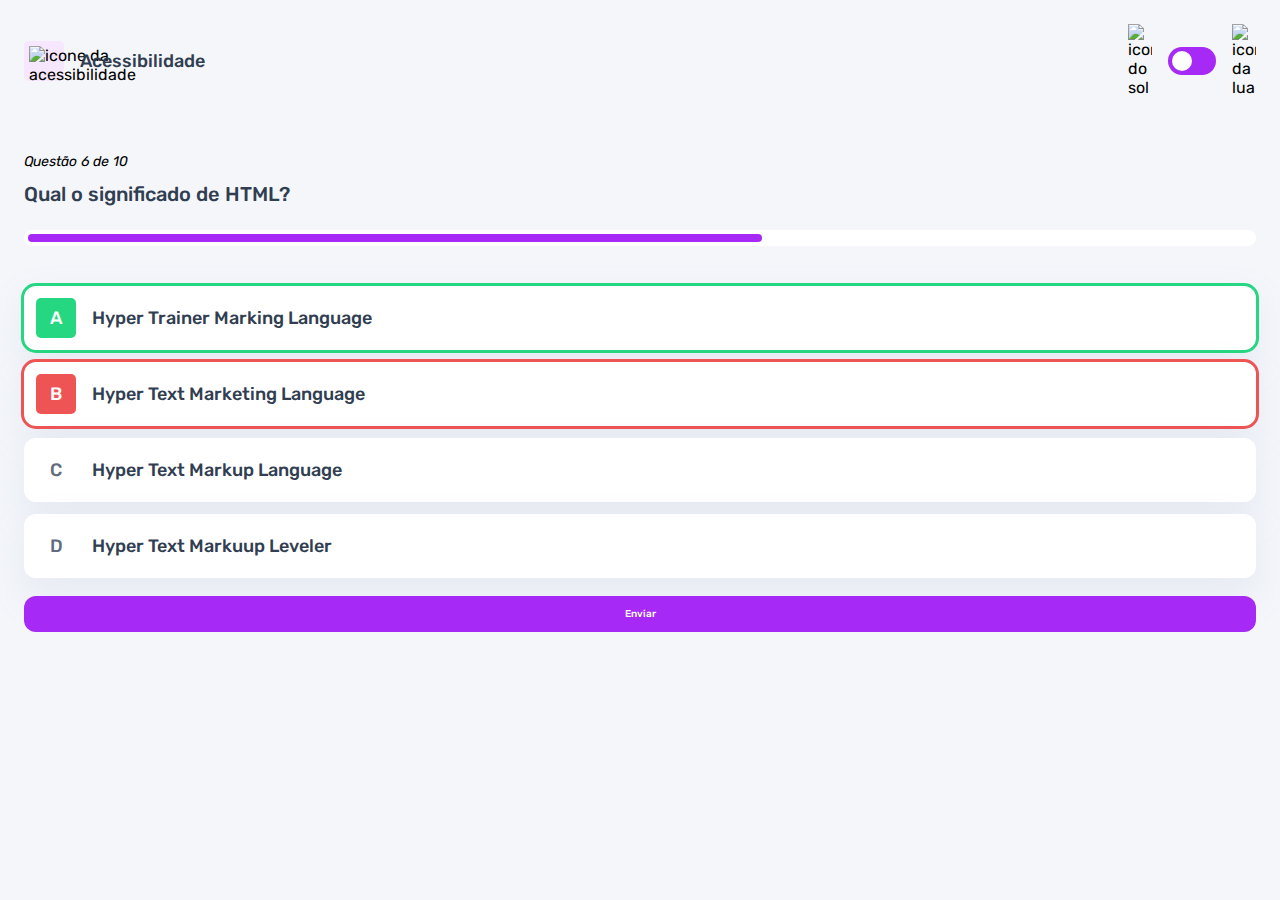
==== pages/quiz/quiz.html @ 44d055b1 "adicionado o efeito para alternativas corretas e erradas" ====
<!DOCTYPE html>
<html lang="en">
<head>
    <meta charset="UTF-8">
    <meta name="viewport" content="width=device-width, initial-scale=1.0">
    <link rel="preconnect" href="https://fonts.googleapis.com">
    <link rel="preconnect" href="https://fonts.gstatic.com" crossorigin>
    <link href="https://fonts.googleapis.com/css2?family=Rubik:ital,wght@0,300..900;1,300..900&display=swap" rel="stylesheet">
    <link rel="stylesheet" href="quiz.css">
    <title>Quiz App</title>
</head>
<body>
    <header>
        <div class="assunto">
            <div class="assunto_icone">
                <img src="../../assets/images/icon-accessibility.svg" alt="icone da acessibilidade">
            </div>

            <h1>Acessibilidade</h1>
        </div>

        <div class="tema">
            <img src="../../assets/images/icon-sun-dark.svg" alt="icone do sol">
            <button>
                <div></div>
            </button>
            <img src="../../assets/images/icon-moon-dark.svg" alt="icone da lua">
        </div>
    </header>

    <main>
        <section class="pergunta">
        <p>Questão 6 de 10</p>

        <h2>Qual o significado de HTML?</h2>
        
        <div class="barra_progresso">
            <div></div>
        </div>
    </section>

    <section class="alternativas">
        <form action="">
            <label for="alternativa_a"  id="correta">
                <input type="radio" id="alternativa_a" name="alternativa">

                <div>
                    <span>A</span>
                    Hyper Trainer Marking Language
                </div>
            </label>

            <label for="alternativa_b" id="errada">
                <input type="radio" id="alternativa_b" name="alternativa">

                    <div>
                        <span>B</span>
                        Hyper Text Marketing Language
                    </div>
            </label>

            <label for="alternativa_c">
                <input type="radio" id="alternativa_c" name="alternativa">

                    <div>
                        <span>C</span>
                        Hyper Text Markup Language
                    </div>
            </label>

            <label for="alternativa_d">
                <input type="radio" id="alternativa_d" name="alternativa">

                <div>
                    <span>D</span>
                    Hyper Text Markuup Leveler
                </div>
            </label>
        </form>

        <button>Enviar</button>
    </section>
        </form>
    </section>
    </main>
</body>
</html>
---- pages/quiz/quiz.css ----
*{
    margin: 0;
    padding: 0;
    box-sizing: border-box;
    font-family: "Rubik", sans-serif;
    -webkit-font-smoothing: antialiased;
}

:root{
    --bg-color: #f4f6fa;
    --purple: #a729f5;
    --primary-text-color: #313e51;
    --secondary-text-color: #626c7f;
    --button-bg: #fff;
    --shadow: 0px 16px 40px 0px rgba(143, 160, 193, 0.14);
    --bg-html: #fff1e9;
    --bg-css: #e0fdef;
    --bg-javascript: #ebf0ff;
    --bg-acessibilidade: #f6e7ff;
    --white: #fff;
    --green: #26d782;
    --red: #ee5454;
    --bg-mobile: url(../../assets/images/pattern-background-mobile-light.svg);
    --bg-desktop: url(../../assets/images/pattern-background-desktop-light.svg);

}

body.escuro {
    --bg-color: #313e51;
    --bg-mobile: url(../../assets/images/pattern-background-mobile-dark.svg);
    --bg-desktop: url(../../assets/images/pattern-background-desktop-dark.svg);
    --primary-text-color: #fff;
    --secondary-text-color: #abc1e1;
    --button-bg: #3b4d66;
    --shadow: 0px 16px 40px 0px rgba(49, 62, 81, 0.14);

}

body{
    height: 100svh;
    background: var(--bg-mobile) var(--bg-color);
    background-repeat: no-repeat;
    background-size: cover;
}

header{
    display: flex;
    justify-content: space-between;
    padding: 16px 24px;
}

.assunto {
    display: flex;
    align-items: center;
    gap: 16px;
}

.assunto_icone{
    background: var(--bg-acessibilidade);
    width: 40px;
    height: 40px;
    padding: 5px;
    border-radius: 5px;
}

.assunto_icone img{
    width: 100%;
}

.assunto h1{
    font-size: 18px;
    font-weight: 500;
    color: var(--primary-text-color);
}

.tema{
    padding: 8px 0;
    display: flex;
    align-items: center;
    gap: 8px;
}

.tema img{
    width: 16px;
}

.tema button {
    height: 20px;
    width: 32px;
    background: var(--purple);
    border: 0;
    border-radius: 999px;
    padding: 4px;
}

.tema button div{
    background: var(--white);
    width: 12px;
    height: 12px;
    border-radius: 999px;
}

main{
    padding: 32px 24px;
}

.pergunta{
    margin-bottom: 40px;
}

.pergunta p{
    font-style: italic;
    font-size: 14px;
    color: var(--secondaru-text-color);
    margin-bottom: 12px;
}

.pergunta h2{
    font-size: 20px;
    font-weight: 500;
    color: var(--primary-text-color);
    line-height:  24px;
    margin-bottom: 24px;
}

.barra_progresso{
    background: var(--button-bg);
    height: 16px;
    padding: 4px;
    border-radius: 999px;
}

.barra_progresso div{
    height: 100%;
    width: 60%;
    background: var(--purple);
    border-radius: 999px;
}


.alternativas form{
    display: flex;
    flex-direction: column;
    gap: 12px;
    font-size: 18px;
    margin-bottom: 18px;
}

.alternativas label{
    display: block;
    background: var(--button-bg);
    padding: 12px;
    font-size: 18px;
    font-weight: 500;
    border-radius: 12px;
    box-shadow: var(--shadow);
    color: var(--primary-text-color);
}

.alternativas label:has(input:checked) {
    outline: 3px solid var(--purple);

    & span{
        background: var(--purple);
        color: var(--white);
    }
}

.alternativas label#correta{
    outline: 3px solid var(--green);

    & span{
        background: var(--green);
        color: var(--white);
    }
}

.alternativas label#errada {
    outline: 3px solid var(--red);

    & span{
        background: var(--red);
        color: var(--white);
    }
}

.alternativas input{
    display: none;
}

.alternativas div{
    display: flex;
    align-items: center;
    gap: 16px;
}

.alternativas div span{
    display: block;
    width: 40px;
    height: 40px;
    background: var(--button-bg);
    border-radius: 5px;
    color: var(--secondary-text-color);

    display: flex;
    align-items: center;
    justify-content: center;
    flex-shrink: 0;
}

.alternativas button{
    padding: 12px;
    border-radius: 12px;
    border: none;
    background: var(--purple);
    color: var(--white);
    width: 100%;

    font-size: 10px;
    font-weight: 500;
}

@media(min-width:1100px) {
    .tema{
        gap: 16px;
    }

    .tema img{
        width: 24px;
    }

    .tema button {
        width: 48px;
        height: 28px;
    }

    .tema button div{
        width: 20px;
        height: 20px;
    }
}
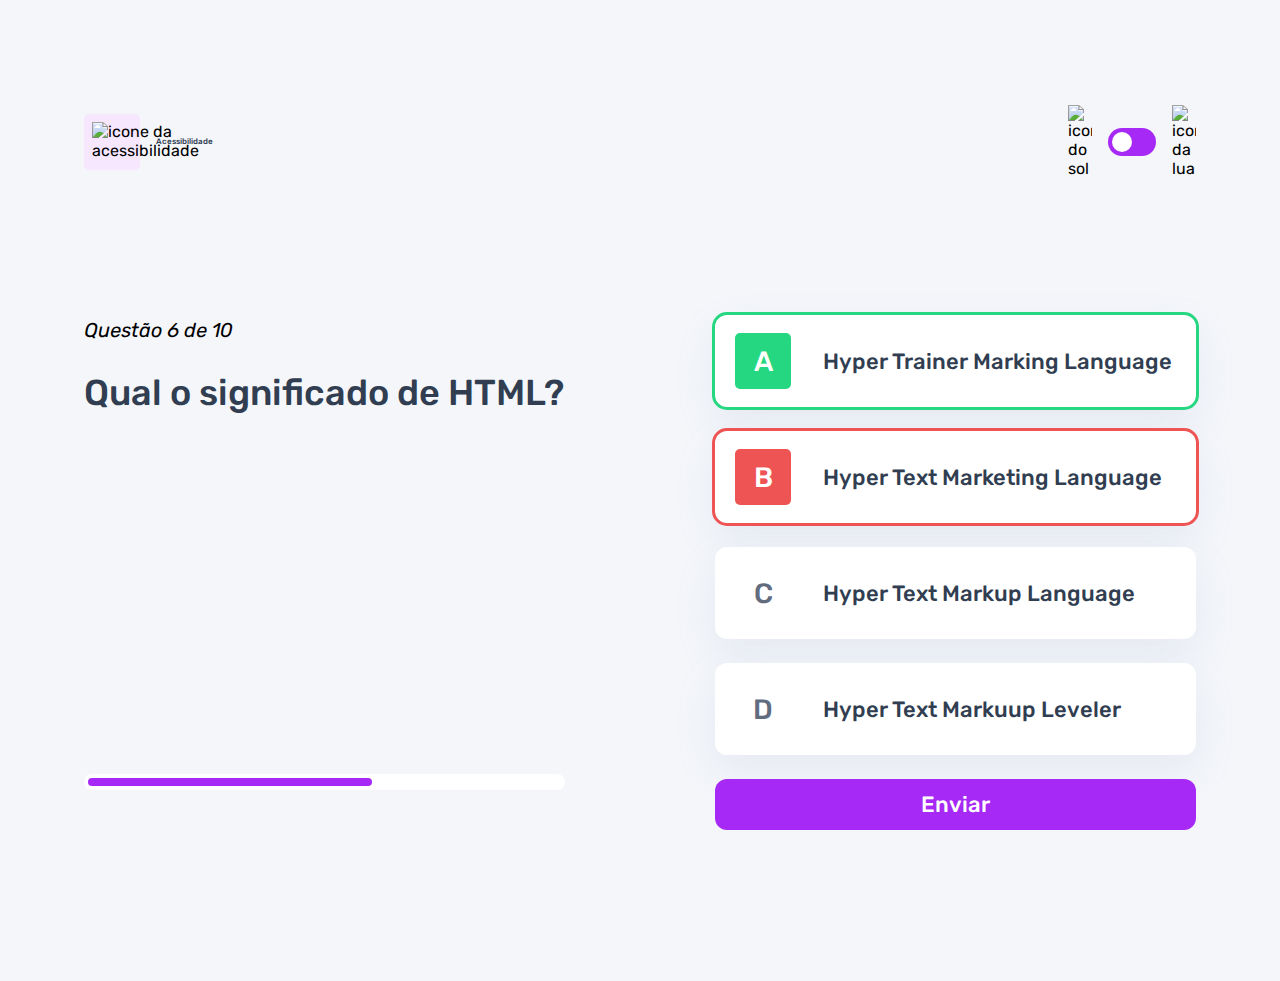
==== commit ec87cc2e: "adicionada a responsividade para o desktop" ====
--- a/pages/quiz/quiz.html
+++ b/pages/quiz/quiz.html
@@ -30,10 +30,11 @@
 
     <main>
         <section class="pergunta">
-        <p>Questão 6 de 10</p>
+            <div>
+                 <p>Questão 6 de 10</p>
 
-        <h2>Qual o significado de HTML?</h2>
-        
+                <h2>Qual o significado de HTML?</h2>
+            </div>
         <div class="barra_progresso">
             <div></div>
         </div>
--- a/pages/quiz/quiz.css
+++ b/pages/quiz/quiz.css
@@ -221,6 +221,23 @@
 }
 
 @media(min-width:1100px) {
+
+    header{
+        margin-block: 81px;
+        max-width: 1160px;
+        margin-inline: auto;
+    }
+
+    .assunto_icone{
+        width: 56px;
+        min-height: 56px;
+        padding: 8px;
+    }
+
+    .assunto h1{
+        font-size: 8px;
+    }
+
     .tema{
         gap: 16px;
     }
@@ -238,4 +255,57 @@
         width: 20px;
         height: 20px;
     }
+
+    main{
+        max-width: 1160px;
+        margin-inline: auto;
+
+        display: flex;
+        gap: 150px;
+    }
+
+    section {
+        width: 100%;
+    }
+
+    .pergunta{
+        display: flex;
+        flex-direction: column;
+        justify-content: space-between;
+    }
+
+    .pergunta p{
+        font-size: 20px;
+        line-height: 30px;
+        margin-bottom: 27px;
+    }
+
+    .pergunta h2{
+        font-size: 36px;
+        line-height: 42px;
+    }
+
+    .alternativas form{
+        gap: 24px;
+        margin-bottom: 24px;
+    }
+
+    .alternativas label{
+        font-size: 22px;
+        padding: 18px 20px;
+    }
+
+    .alternativas div{
+        gap: 32px;
+    }
+
+    .alternativas div span {
+        width: 56px;
+        height: 56px;
+        font-size: 28px;
+    }
+
+    .alternativas button{
+        font-size: 22px;
+    }
 }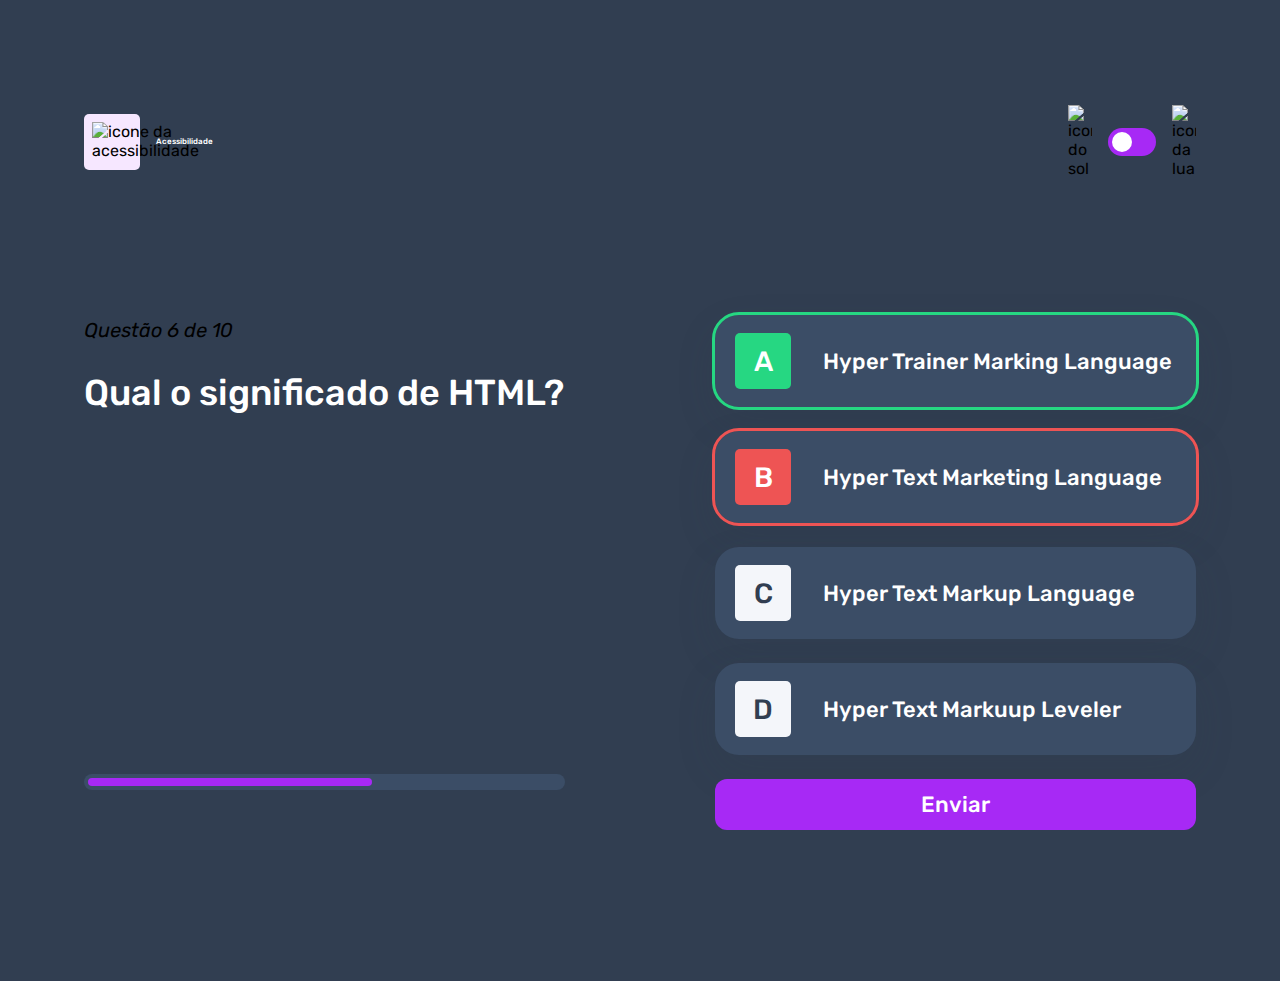
==== commit 319f1aa1: "ajuste das cores do tema dark" ====
--- a/pages/quiz/quiz.html
+++ b/pages/quiz/quiz.html
@@ -9,7 +9,7 @@
     <link rel="stylesheet" href="quiz.css">
     <title>Quiz App</title>
 </head>
-<body>
+<body class="escuro">
     <header>
         <div class="assunto">
             <div class="assunto_icone">
--- a/pages/quiz/quiz.css
+++ b/pages/quiz/quiz.css
@@ -8,7 +8,10 @@
 
 :root{
     --bg-color: #f4f6fa;
+    --bg-span: #f4f6fa;
+    --color-span: #626c7f;
     --purple: #a729f5;
+    --purple-hover:rgba(167, 41, 245, 0.7);
     --primary-text-color: #313e51;
     --secondary-text-color: #626c7f;
     --button-bg: #fff;
@@ -27,6 +30,7 @@
 
 body.escuro {
     --bg-color: #313e51;
+    --color-span: #313e51;
     --bg-mobile: url(../../assets/images/pattern-background-mobile-dark.svg);
     --bg-desktop: url(../../assets/images/pattern-background-desktop-dark.svg);
     --primary-text-color: #fff;
@@ -155,6 +159,14 @@
     border-radius: 12px;
     box-shadow: var(--shadow);
     color: var(--primary-text-color);
+    cursor: pointer;
+}
+
+.alternativas label:hover{
+    & span{
+        background: var(--bg-acessibilidade);
+        color: var(--purple);
+    }
 }
 
 .alternativas label:has(input:checked) {
@@ -198,9 +210,9 @@
     display: block;
     width: 40px;
     height: 40px;
-    background: var(--button-bg);
+    background: var(--bg-span);
     border-radius: 5px;
-    color: var(--secondary-text-color);
+    color: var(--color-span);
 
     display: flex;
     align-items: center;
@@ -218,6 +230,12 @@
 
     font-size: 10px;
     font-weight: 500;
+    transition: background 0.3s;
+}
+
+.alternativas button:hover{
+    background: var(--purple-hover);
+    cursor: pointer;
 }
 
 @media(min-width:1100px) {
@@ -293,6 +311,7 @@
     .alternativas label{
         font-size: 22px;
         padding: 18px 20px;
+        border-radius: 24px;
     }
 
     .alternativas div{
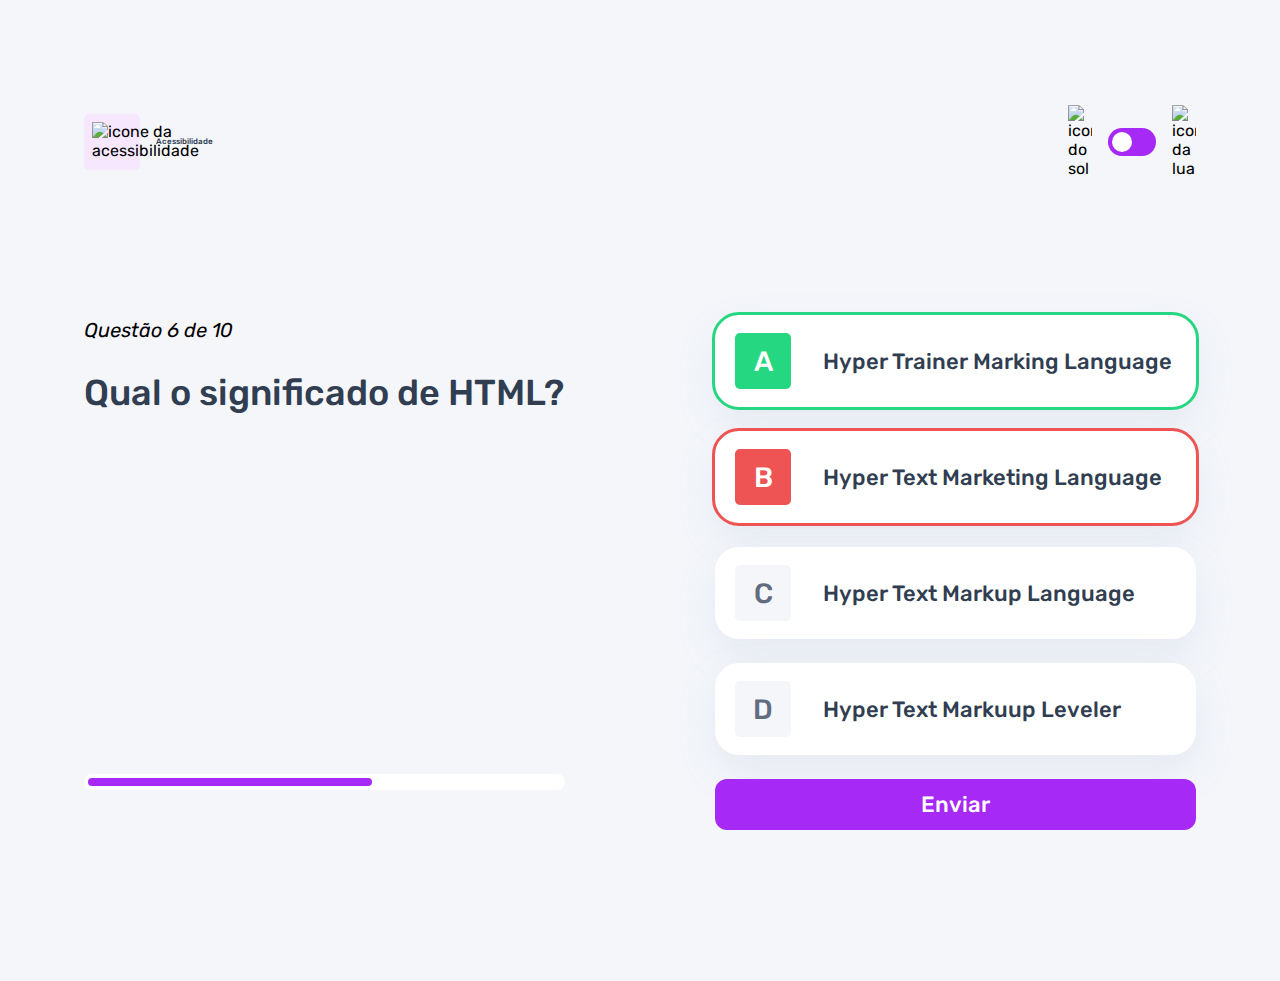
==== commit 332b2059: "ajuste do fundo para o desktop no quiz.html" ====
--- a/pages/quiz/quiz.html
+++ b/pages/quiz/quiz.html
@@ -9,7 +9,7 @@
     <link rel="stylesheet" href="quiz.css">
     <title>Quiz App</title>
 </head>
-<body class="escuro">
+<body>
     <header>
         <div class="assunto">
             <div class="assunto_icone">
--- a/pages/quiz/quiz.css
+++ b/pages/quiz/quiz.css
@@ -240,6 +240,12 @@
 
 @media(min-width:1100px) {
 
+    body{
+        background: var(--bg-desktop) var(--bg-color);
+        background-size: cover;
+        background-repeat: no-repeat;
+    }
+
     header{
         margin-block: 81px;
         max-width: 1160px;
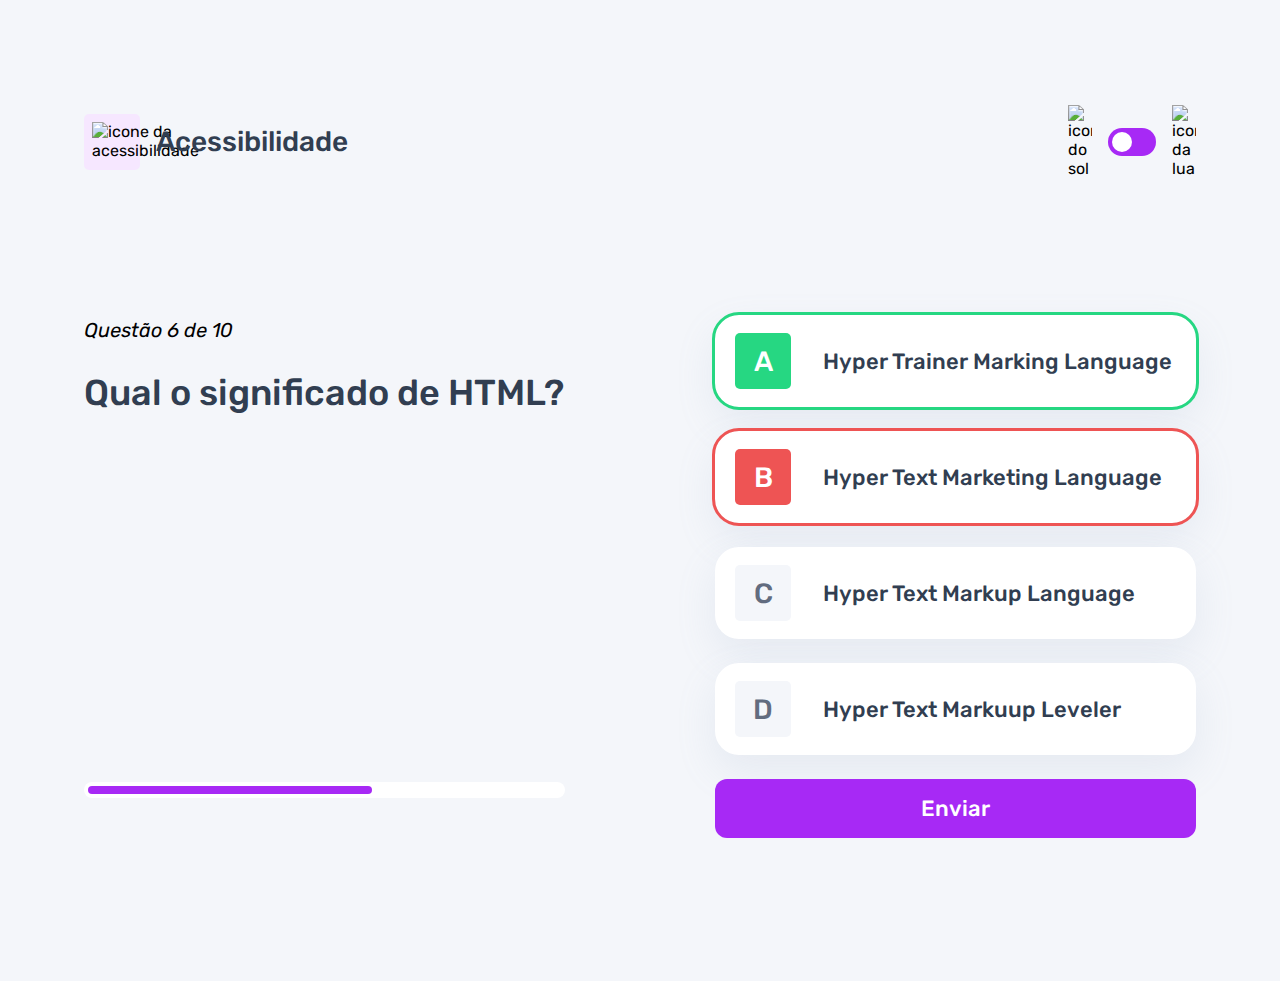
==== commit 9ec836df: "adição do javacript do quiz.html para trocar o tema" ====
--- a/pages/quiz/quiz.html
+++ b/pages/quiz/quiz.html
@@ -7,6 +7,7 @@
     <link rel="preconnect" href="https://fonts.gstatic.com" crossorigin>
     <link href="https://fonts.googleapis.com/css2?family=Rubik:ital,wght@0,300..900;1,300..900&display=swap" rel="stylesheet">
     <link rel="stylesheet" href="quiz.css">
+    <script src="./quiz.js" type="module" defer></script>
     <title>Quiz App</title>
 </head>
 <body>
--- a/pages/quiz/quiz.css
+++ b/pages/quiz/quiz.css
@@ -95,6 +95,8 @@
     border: 0;
     border-radius: 999px;
     padding: 4px;
+    display: flex;
+    cursor: pointer;
 }
 
 .tema button div{
@@ -221,14 +223,14 @@
 }
 
 .alternativas button{
-    padding: 12px;
+    padding: 16px;
     border-radius: 12px;
     border: none;
     background: var(--purple);
     color: var(--white);
     width: 100%;
 
-    font-size: 10px;
+    font-size: 18px;
     font-weight: 500;
     transition: background 0.3s;
 }
@@ -259,7 +261,7 @@
     }
 
     .assunto h1{
-        font-size: 8px;
+        font-size: 28px;
     }
 
     .tema{
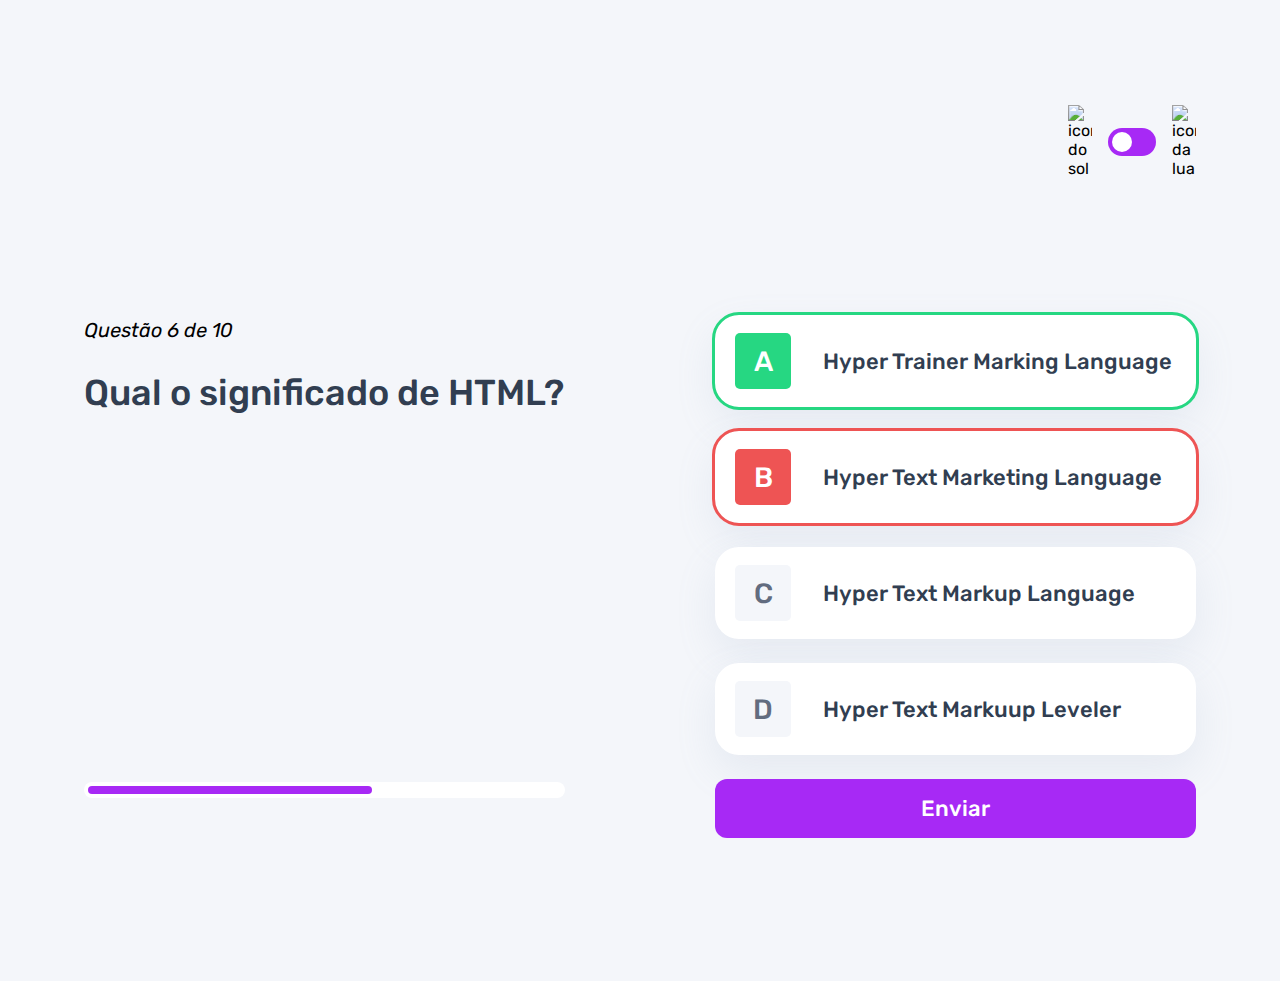
==== commit 2fa684e9: "alteração dinamica da pagina" ====
--- a/pages/quiz/quiz.html
+++ b/pages/quiz/quiz.html
@@ -14,10 +14,10 @@
     <header>
         <div class="assunto">
             <div class="assunto_icone">
-                <img src="../../assets/images/icon-accessibility.svg" alt="icone da acessibilidade">
+                <img src="" alt="">
             </div>
 
-            <h1>Acessibilidade</h1>
+            <h1></h1>
         </div>
 
         <div class="tema">
--- a/pages/quiz/quiz.css
+++ b/pages/quiz/quiz.css
@@ -60,11 +60,26 @@
 }
 
 .assunto_icone{
-    background: var(--bg-acessibilidade);
     width: 40px;
     height: 40px;
     padding: 5px;
     border-radius: 5px;
+}
+
+.assunto_icone.html{
+    background: var(--bg-html);
+}
+
+.assunto_icone.css{
+    background: var(--bg-css);
+}
+
+.assunto_icone.javascript{
+    background: var(--bg-javascript);
+}
+
+.assunto_icone.acessibilidade{
+    background: var(--bg-acessibilidade);
 }
 
 .assunto_icone img{
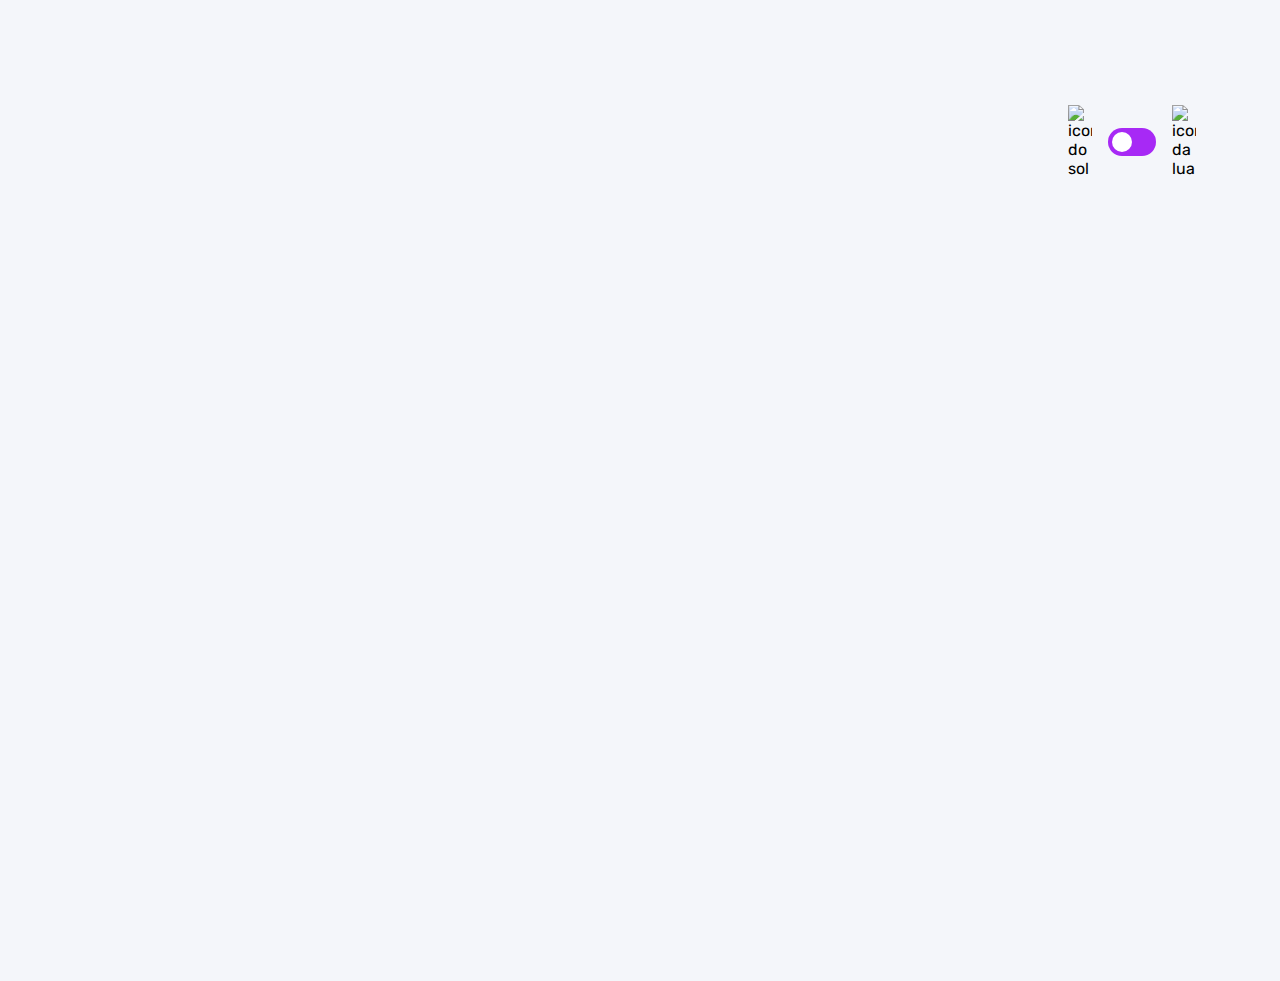
==== commit 122b927a: "adicionadas as funções de buscar as perguntas e montar as perguntas no html" ====
--- a/pages/quiz/quiz.html
+++ b/pages/quiz/quiz.html
@@ -30,60 +30,7 @@
     </header>
 
     <main>
-        <section class="pergunta">
-            <div>
-                 <p>Questão 6 de 10</p>
-
-                <h2>Qual o significado de HTML?</h2>
-            </div>
-        <div class="barra_progresso">
-            <div></div>
-        </div>
-    </section>
-
-    <section class="alternativas">
-        <form action="">
-            <label for="alternativa_a"  id="correta">
-                <input type="radio" id="alternativa_a" name="alternativa">
-
-                <div>
-                    <span>A</span>
-                    Hyper Trainer Marking Language
-                </div>
-            </label>
-
-            <label for="alternativa_b" id="errada">
-                <input type="radio" id="alternativa_b" name="alternativa">
-
-                    <div>
-                        <span>B</span>
-                        Hyper Text Marketing Language
-                    </div>
-            </label>
-
-            <label for="alternativa_c">
-                <input type="radio" id="alternativa_c" name="alternativa">
-
-                    <div>
-                        <span>C</span>
-                        Hyper Text Markup Language
-                    </div>
-            </label>
-
-            <label for="alternativa_d">
-                <input type="radio" id="alternativa_d" name="alternativa">
-
-                <div>
-                    <span>D</span>
-                    Hyper Text Markuup Leveler
-                </div>
-            </label>
-        </form>
-
-        <button>Enviar</button>
-    </section>
-        </form>
-    </section>
+        
     </main>
 </body>
 </html>--- a/pages/quiz/quiz.css
+++ b/pages/quiz/quiz.css
@@ -132,7 +132,7 @@
 .pergunta p{
     font-style: italic;
     font-size: 14px;
-    color: var(--secondaru-text-color);
+    color: var(--secondary-text-color);
     margin-bottom: 12px;
 }
 
@@ -153,7 +153,6 @@
 
 .barra_progresso div{
     height: 100%;
-    width: 60%;
     background: var(--purple);
     border-radius: 999px;
 }
